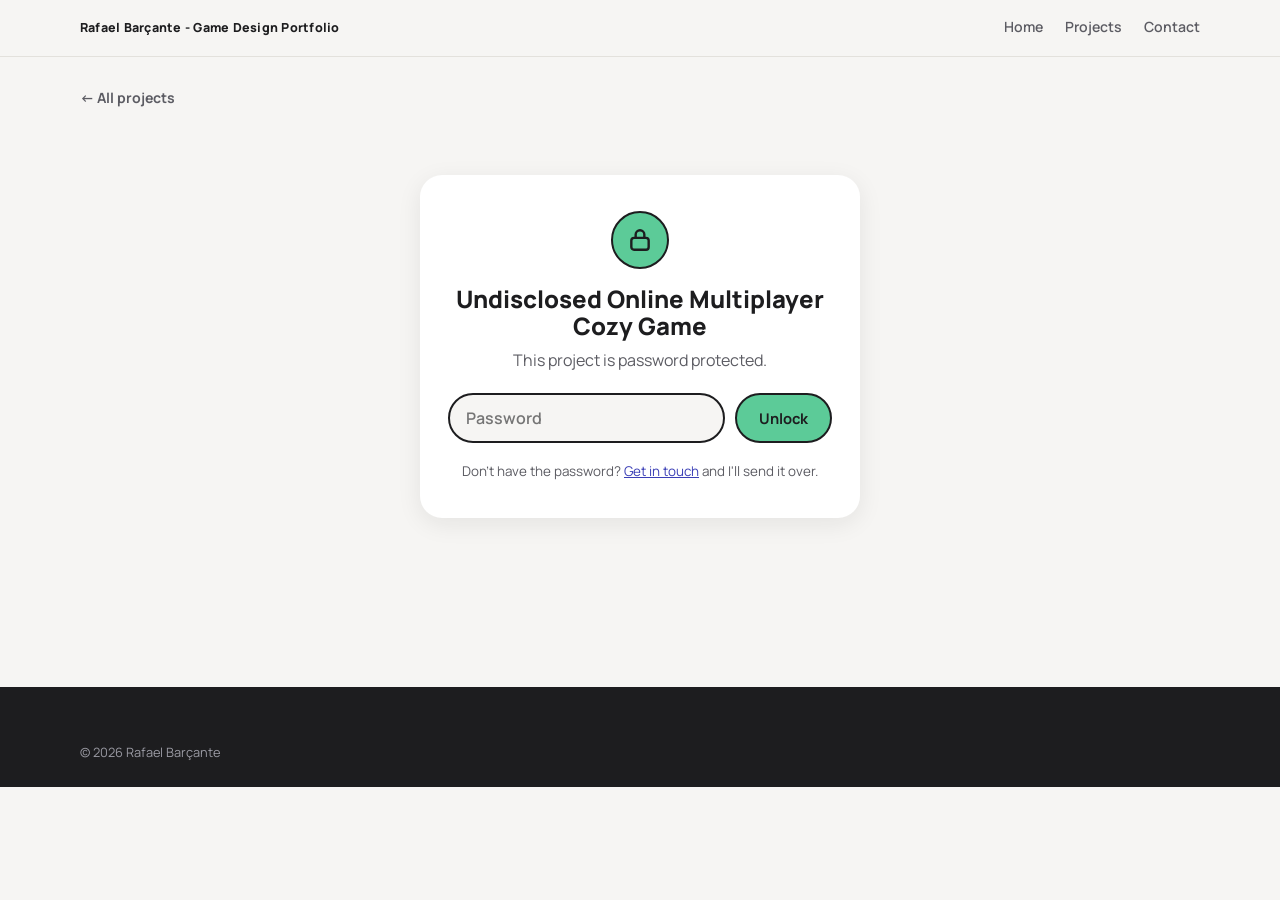
==== projects/undisclosed-cozy-multiplayer.html @ 83f4151e "First version" ====
<!DOCTYPE html>
<html lang="en">
<head>
  <meta charset="utf-8">
  <meta name="viewport" content="width=device-width, initial-scale=1">
  <title>Undisclosed Online Multiplayer Cozy Game — Rafael Barçante</title>
  <meta name="robots" content="noindex">
  <link rel="preconnect" href="https://fonts.googleapis.com">
  <link rel="preconnect" href="https://fonts.gstatic.com" crossorigin>
  <link href="https://fonts.googleapis.com/css2?family=Manrope:wght@400;500;600;700;800&display=swap" rel="stylesheet">
  <link rel="stylesheet" href="../css/styles.css">
  <link rel="stylesheet" href="../css/project.css">
</head>
<body>
  <header class="topbar">
    <div class="wrap topbar__inner">
      <a class="brand" href="../index.html">Rafael Barçante - Game Design Portfolio</a>
      <nav class="nav" aria-label="Main">
        <a href="../index.html">Home</a>
        <a href="../index.html#projects">Projects</a>
        <a href="../index.html#contact">Contact</a>
      </nav>
    </div>
  </header>

  <main class="proj-main">
    <div class="wrap">
      <a class="back" href="../index.html#projects">← All projects</a>
<section class="lock" id="lock">
      <div class="lock__card">
        <div class="lock__icon"><svg width="26" height="26" viewBox="0 0 24 24" fill="none" stroke="#1d1d1f" stroke-width="2.2" stroke-linecap="round" stroke-linejoin="round" aria-hidden="true"><rect x="4" y="10" width="16" height="11" rx="2.5"/><path d="M8 10V7a4 4 0 0 1 8 0v3"/></svg></div>
        <h1>Undisclosed Online Multiplayer Cozy Game</h1>
        <p>This project is password protected.</p>
        <form id="lock-form">
          <label class="sr-only" for="lock-pw">Password</label>
          <input id="lock-pw" type="password" autocomplete="current-password" placeholder="Password" required>
          <button class="btn btn--primary" type="submit">Unlock</button>
        </form>
        <p class="lock__error" id="lock-error" role="alert" hidden></p>
        <p class="lock__hint">Don't have the password? <a href="mailto:rafael.barcante@gmail.com">Get in touch</a> and I'll send it over.</p>
      </div>
    </section>
    <div id="content" hidden></div>
    <script type="application/json" id="payload">{"v":1,"iter":600000,"salt":"92yh2n8RiaC5jVBw5OJIXA==","iv":"ZrbaM73H3beHw3rK","data":"zH63uuQFEhfe/4iJAjHxWAiTo61oPN+J5xi3XO2EyRpjSTKixvVhhM9jXPsJXfs3UnifxIXZdlMwUO8ppjD+/b3ZtPEHDN0HNPCHDfhGq+/ImF8tEGnaWJMM99ZK+hM0N+QV/6kyOiiLb6Gkbhz/k1dC7MkBv572xkNcMO+H3YXGEq+bTrJ64DXKDGnx85aLKoe6XfYVCIx9JAHK2hQHUQOXiSlPIHqvZ6f+SN57SlCG7+giApndqVzTjC6VYju8TeTFL0BOR9lLDco9XWsSenNWUwYiETEZtiODydxfy/L+HV/pneTZ/qOav9kfYt+V8BgCcndbjvFpVNR17kNSPAP/CiClEKIOBlosTPh2BVzvKeSeL3KMBFjrV18lYY7w0Y/w2iJa/wCYbWlB5TylaNUUhSkXS9GxO93ENl/iFWhCt9LAOVyAfaV5eVnR2F6loph70P2ed74oshTibXsfezdPauvZAdDe0RfvT4qDBNK9+0mW6AtuhnYULuvHasFwnO3XvojGllN4mWrP8PmLuKLgTvWNQ0TQSq6JI7Ethah49PWXTPapcTGGPfVQn7//6Lwa3xA8dW/6LeCMJmko1jQoLSXSRhxLRDCN07bhHUCfl1bBZofmb6vhfBqnwsmqMX+5gmnpHCaHOKulc8tjx57K5HmyRFQiosqXRMRQfRVjFyATsE73NLfpPzEti/lZb1+esl0avZ2qZtoFxQmTcvQ6/lCHiQ1RpkhBC03C9Me2j9Nf7nGtbhT47heljT9Uz/xpfFowQ8fHjPGsFDd91TWxhjaJJMr0tK6HT1P1xV6xsdCYT0SRcR8rYBnC24AMvdPyRHc62mLhrE7vkW3ZNSdGmi/SCEmYXGL+iVZX2kk2aGchhyPMNMXfsJdw98Wkh1ETZ3KZqGCYhKZRlHOjJGib2PgaCHf6h09rURgrNMDC3181paMih/wjGUHJC7J7AeQsvXg3nWWCjJxc+VgkLB0BW6zN7fZdutjgHj2MHFIM6tauBcpZxmXHyajGR4Cf5x1yzGoOCP0Xj9RtaJ8HAbMjqUqyfDgZzoCOShTt2K6uMzxlt4N4e+JIV9IVbSMfO7MutEGFsxzFR6Dn/nO/aZrlUVyl9UiIQdMuiKH+QyOuN2QNBGvfGARdfiA/[base64]/zctyYWFd0Xo7rbndiqk2qse1Y2v0qpfamIOSvK9Q50JkyOMFbNZ0uS7r48K9c+1ccmFyDuHV0oDe/k3gwFFPlQrWlsqIu06RhxU5T6thpW5QfXDxBdAM8jv5Hpy6btw1+msy5+RNhfvfx3Z4DHuAfRC1wUm5gVYtmLfun98ZeZP2qBwkJpzFfu5SjH91ZGl+bGktBR5vF70DPKoTvGDdzxHaun8WTytCC5tMPzpQS8ONpz+"}</script>
    </div>
  </main>

  <footer class="footer">
    <div class="wrap footer__copy" style="margin-top:0">© <span id="year"></span> Rafael Barçante</div>
  </footer>

  <script src="../js/project.js"></script>
  <script src="../js/unlock.js"></script>
</body>
</html>
---- css/styles.css ----
/* ==========================================================================
   Portfolio — Rafael Barçante
   Light theme. Change colors/sizes in :root.
   ========================================================================== */

:root {
  --bg: #f6f5f3;
  --surface: #ffffff;
  --ink: #1d1d1f;
  --ink-soft: #5c5c63;
  --line: #e3e1dc;
  --accent: #5ccb98;       /* green accent */
  --accent-ink: #1d1d1f;
  --link: #3b3fb6;
  --radius: 22px;
  --shadow: 0 6px 24px rgba(20, 20, 30, .08);
  --shadow-hover: 0 14px 36px rgba(20, 20, 30, .14);
  --font: "Manrope", system-ui, -apple-system, "Segoe UI", Roboto, Arial, sans-serif;
}

*, *::before, *::after { box-sizing: border-box; }
html { scroll-behavior: smooth; scroll-padding-top: 72px; }
body {
  margin: 0;
  font-family: var(--font);
  color: var(--ink);
  background: var(--bg);
  line-height: 1.55;
  -webkit-font-smoothing: antialiased;
}
img { max-width: 100%; display: block; }
a { color: inherit; }
h1, h2, h3 { line-height: 1.15; margin: 0; }
[hidden] { display: none !important; }

.wrap { width: min(1120px, 100% - 40px); margin-inline: auto; }

/* ---------- Top bar ---------- */
.topbar {
  position: sticky; top: 0; z-index: 20;
  background: rgba(246, 245, 243, .88);
  backdrop-filter: blur(10px);
  border-bottom: 1px solid var(--line);
}
.topbar__inner { display: flex; align-items: center; justify-content: space-between; height: 56px; }
.brand { font-size: .78rem; font-weight: 800; text-decoration: none; letter-spacing: .02em; }
.nav { display: flex; gap: 22px; }
.nav a { font-size: .88rem; font-weight: 600; color: var(--ink-soft); text-decoration: none; padding: 4px 0; border-bottom: 2px solid transparent; }
.nav a:hover { color: var(--ink); border-color: var(--accent); }

/* ---------- Buttons ---------- */
.btn {
  display: inline-flex; align-items: center; gap: 10px;
  font: 700 .92rem var(--font);
  padding: 12px 22px; border-radius: 999px;
  text-decoration: none; cursor: pointer;
  border: 2px solid var(--ink);
  transition: transform .15s ease, background .15s ease, box-shadow .15s ease;
}
.btn:hover { transform: translateY(-2px); }
.btn--primary { background: var(--accent); color: var(--accent-ink); }
.btn--primary:hover { box-shadow: 0 6px 16px rgba(71, 155, 119, .45); }
.btn--ghost { background: transparent; color: var(--ink); }
.btn--ghost:hover { background: var(--ink); color: #fff; }
.btn__arrow { font-weight: 800; }

/* ---------- Hero ---------- */
.hero { padding: 22px 0 20px; }
.hero__inner { display: grid; grid-template-columns: 148px 1fr; gap: 36px; align-items: center; }
.hero__photo img, .hero__photo .ph {
  width: 148px; height: 148px; border-radius: 50%; object-fit: cover;
  box-shadow: var(--shadow);
}
.hero h1 { font-size: clamp(1.9rem, 3.6vw, 2.5rem); font-weight: 800; letter-spacing: -.02em; }
.hero__role { margin: 4px 0 8px; color: var(--ink-soft); font-weight: 600; font-size: 1.05rem; }
.hero__bio { margin: 0 0 16px; max-width: 92ch; font-size: 1rem; }
.hero__cta { display: flex; flex-wrap: wrap; gap: 10px; }
.hero__cta .btn { padding: 9px 20px; }

/* ---------- Specialties strip ---------- */
.strip { border-block: 1px solid var(--line); background: var(--surface); }
.strip__inner { display: grid; grid-template-columns: repeat(4, 1fr); }
.strip__inner > div { padding: 9px 20px; display: flex; flex-direction: column; gap: 0; border-left: 1px solid var(--line); }
.strip__inner > div:first-child { border-left: 0; padding-left: 0; }
.strip strong { font-size: .95rem; }
.strip span { font-size: .82rem; color: var(--ink-soft); }

/* ---------- Projects ---------- */
.projects { padding: 28px 0 24px; }
.section-head { display: flex; flex-wrap: wrap; align-items: center; justify-content: space-between; gap: 16px; margin-bottom: 16px; }
.section-head h2 { font-size: 1.7rem; font-weight: 800; letter-spacing: -.01em; }

.filters { display: flex; flex-wrap: wrap; gap: 8px; }
.filter {
  font: 600 .82rem var(--font); cursor: pointer;
  padding: 7px 15px; border-radius: 999px;
  background: var(--surface); color: var(--ink);
  border: 1.5px solid var(--line);
  transition: border-color .15s, background .15s;
}
.filter:hover { border-color: var(--ink); }
.filter.is-active { background: var(--ink); color: #fff; border-color: var(--ink); }

.grid { display: grid; grid-template-columns: repeat(2, 1fr); gap: 28px; }
.empty { color: var(--ink-soft); text-align: center; padding: 40px 0; }

.card {
  background: var(--surface); border-radius: var(--radius);
  padding: 16px; box-shadow: var(--shadow);
  display: flex; flex-direction: column;
  transition: transform .2s ease, box-shadow .2s ease;
  position: relative; cursor: pointer;
}
.card:hover { transform: translateY(-4px); box-shadow: var(--shadow-hover); }
/* Whole card is the link: the "See details" anchor stretches over the card */
.card .btn--pill::after { content: ""; position: absolute; inset: 0; border-radius: var(--radius); }
.card:hover .btn--pill, .card:focus-within .btn--pill { background: var(--accent); }
.card:hover .btn--pill .btn__arrow, .card:focus-within .btn--pill .btn__arrow { background: var(--surface); }
.card:hover, .card:focus-within { outline: 2px solid var(--accent); outline-offset: 0; }
.card .btn--pill:hover { transform: none; }
.card .btn--pill:focus-visible { outline: none; }

.card__media {
  position: relative; aspect-ratio: 21 / 9; overflow: hidden;
  border-radius: 14px; background: #ecebe7;
}
.card__img, .card__gif, .card__video, .card__media .ph { position: absolute; inset: 0; width: 100%; height: 100%; object-fit: cover; }
.card__gif { opacity: 0; transition: opacity .25s ease; }
.card:hover .card__gif[src] { opacity: 1; }

.card__body { display: flex; flex-direction: column; flex: 1; padding: 16px 6px 4px; }
.card__title { font-size: 1.3rem; font-weight: 800; letter-spacing: -.01em; }
.card__meta { margin: 4px 0 0; font-size: .82rem; color: var(--ink-soft); }
.card__results { margin-top: 14px; padding: 10px 12px 12px; border-radius: 16px; background: color-mix(in srgb, var(--accent) 12%, #fff); border: 1px solid color-mix(in srgb, var(--accent) 35%, #fff); }
.card__results-title { margin: 0 0 8px; display: flex; align-items: center; gap: 8px; font-size: .68rem; font-weight: 800; letter-spacing: .09em; text-transform: uppercase; color: color-mix(in srgb, var(--accent) 70%, #000); }
.card__results-title::before { content: ""; width: 14px; height: 3px; border-radius: 2px; background: var(--accent); }
.card__metrics { display: flex; flex-wrap: wrap; gap: 6px; }
.card__metric {
  align-self: flex-start; margin: 0;
  font-size: .84rem; font-weight: 700;
  background: var(--accent); padding: 5px 12px; border-radius: 14px; line-height: 1.35;
}
.card__bullets { margin: 14px 0 18px; padding-left: 18px; font-size: .92rem; display: grid; gap: 8px; }
.card__bullets strong { font-weight: 800; }

.card__foot { margin-top: auto; display: flex; align-items: center; justify-content: space-between; gap: 12px; flex-wrap: wrap; }
.card__tags { display: flex; flex-wrap: wrap; gap: 6px; }
.chip { font-size: .72rem; font-weight: 600; color: var(--ink-soft); background: var(--bg); border: 1px solid var(--line); padding: 3px 10px; border-radius: 999px; }

.btn--pill { padding: 6px 16px 6px 6px; font-size: .8rem; border-width: 1.5px; background: var(--surface); }
.btn--pill .btn__arrow {
  display: grid; place-items: center; width: 28px; height: 28px;
  background: var(--accent); border-radius: 50%; border: 1.5px solid var(--ink);
}
.btn--pill:hover { background: var(--accent); }
.btn--pill:hover .btn__arrow { background: var(--surface); }

/* ---------- Media placeholder ---------- */
.ph {
  display: flex; flex-direction: column; align-items: center; justify-content: center; gap: 4px;
  text-align: center; padding: 12px;
  color: #6b6a64;
  border: 2px dashed #b9b6ac;
  background: repeating-linear-gradient(45deg, #f1efea, #f1efea 12px, #eae8e2 12px, #eae8e2 24px);
}
.ph--round { border-radius: 50%; }
.ph__icon { font-size: 1.6rem; font-weight: 300; line-height: 1; }
.ph__file { font: 600 .76rem ui-monospace, Consolas, monospace; word-break: break-all; }
.ph__size { font-size: .72rem; opacity: .8; }

/* ---------- About ---------- */
.about { padding: 48px 0 64px; }
.about__inner { display: grid; grid-template-columns: 220px 1fr; gap: 48px; align-items: start; border-top: 1px solid var(--line); padding-top: 40px; }
.about h2 { font-size: 1.7rem; font-weight: 800; }
.about p { margin: 0; max-width: 64ch; }

/* ---------- Footer ---------- */
.footer { background: var(--ink); color: #fff; padding: 56px 0 24px; }
.footer__inner { display: flex; flex-wrap: wrap; gap: 24px; justify-content: space-between; align-items: center; }
.footer h2 { font-size: 1.8rem; font-weight: 800; }
.footer p { margin: 6px 0 0; color: #c9c9cf; }
.footer__links { display: flex; flex-wrap: wrap; gap: 12px; }
.footer .btn--ghost { color: #fff; border-color: #fff; }
.footer .btn--ghost:hover { background: #fff; color: var(--ink); }
.footer__copy { margin-top: 40px; font-size: .8rem; color: #9a9aa3; }

/* ---------- Toast ---------- */
.toast {
  position: fixed; left: 50%; bottom: 28px; transform: translate(-50%, 20px);
  background: var(--ink); color: #fff; font-size: .88rem; font-weight: 600;
  padding: 12px 20px; border-radius: 999px; box-shadow: var(--shadow-hover);
  opacity: 0; pointer-events: none; transition: opacity .25s, transform .25s; z-index: 50;
  max-width: calc(100% - 32px);
}
.toast.is-on { opacity: 1; transform: translate(-50%, 0); }

/* ---------- Responsive ---------- */
@media (max-width: 860px) {
  .grid { grid-template-columns: 1fr; }
  .hero__inner, .about__inner { grid-template-columns: 1fr; gap: 24px; }
  .hero__inner { justify-items: start; }
  .hero__photo img, .hero__photo .ph { width: 160px; height: 160px; }
  .strip__inner { grid-template-columns: repeat(2, 1fr); }
  .strip__inner > div:nth-child(3) { border-left: 0; padding-left: 0; }
  .strip__inner > div:nth-child(n+3) { border-top: 1px solid var(--line); }
}
@media (max-width: 520px) {
  .nav { gap: 14px; }
  .brand { display: none; }
  .topbar__inner { justify-content: center; }
}
@media (prefers-reduced-motion: reduce) {
  * { transition: none !important; scroll-behavior: auto !important; }
}
---- css/project.css ----
/* ==========================================================================
   Project detail pages (open + locked). Uses variables from styles.css.
   ========================================================================== */

.proj-main { padding: 28px 0 72px; min-height: 70vh; }
.back {
  display: inline-block; margin-bottom: 18px;
  font-weight: 700; font-size: .88rem; color: var(--ink-soft); text-decoration: none;
}
.back:hover { color: var(--ink); }

.proj { max-width: 980px; margin-inline: auto; }
.proj-text { max-width: 760px; margin-inline: auto; }

/* Banner + video */
.proj-banner { border-radius: var(--radius); overflow: hidden; box-shadow: var(--shadow); background: #ecebe7; }
.proj-banner img, .proj-banner .ph { width: 100%; aspect-ratio: 21 / 8; object-fit: cover; }
.proj-banner .ph { border-radius: 0; }

.proj-video { margin-top: 24px; }
.video-slot {
  position: relative; aspect-ratio: 16 / 9; border-radius: var(--radius);
  overflow: hidden; box-shadow: var(--shadow); background: #000;
}
.video-slot iframe, .video-slot .ph { position: absolute; inset: 0; width: 100%; height: 100%; border: 0; }
.video-slot .ph { border-radius: 0; }

/* Head */
.proj-head { text-align: center; margin: 40px auto 8px; max-width: 760px; }
.proj-head h1 { font-size: clamp(1.8rem, 4vw, 2.6rem); font-weight: 800; letter-spacing: -.02em; }
.proj-head .proj-links { margin: 28px 0 0; display: flex; gap: 12px; justify-content: center; flex-wrap: wrap; }
.proj .proj-facts {
  list-style: none; margin: 22px 0 0; padding: 0;
  display: flex; flex-wrap: wrap; justify-content: center; gap: 10px;
}
.proj-facts li {
  background: var(--surface); border: 1px solid var(--line); border-radius: 999px;
  padding: 6px 14px; font-size: .84rem; font-weight: 600;
}
.proj-facts li span { color: var(--ink-soft); font-weight: 500; margin-right: 6px; }

/* Sections */
.proj section { margin-top: 44px; }
.proj h2 {
  font-size: 1.45rem; font-weight: 800; letter-spacing: -.01em;
  display: inline-block; padding-bottom: 6px; margin-bottom: 14px;
  border-bottom: 4px solid var(--accent);
}
.proj h3 { font-size: 1.1rem; font-weight: 800; margin: 24px 0 8px; }
.proj p { margin: 0 0 14px; }
.proj ul { padding-left: 20px; display: grid; gap: 8px; margin: 0 0 14px; }

.proj .results ul { list-style: none; padding: 0; }
.proj .results li {
  position: relative; padding: 12px 16px 12px 44px;
  background: var(--surface); border-radius: 14px; box-shadow: var(--shadow);
}
.proj .results li::before {
  content: "✓"; position: absolute; left: 12px; top: 11px;
  width: 22px; height: 22px; border-radius: 50%;
  background: var(--accent); display: grid; place-items: center;
  font-size: .8rem; font-weight: 800;
}

.proj-figure { margin: 18px 0; }
.proj-figure img, .proj-figure .ph {
  width: 100%; height: auto; border-radius: 14px; background: var(--surface); box-shadow: var(--shadow);
}
.proj-figure .ph { aspect-ratio: 16 / 9; }
.proj-figure figcaption { margin-top: 8px; font-size: .84rem; color: var(--ink-soft); text-align: center; }

/* Gallery */
.proj-shots h2 { display: block; border: 0; text-align: center; }
.proj-shots h2 span { display: inline-block; padding-bottom: 6px; border-bottom: 4px solid var(--accent); }
.gallery { display: grid; grid-template-columns: repeat(auto-fill, minmax(200px, 1fr)); gap: 16px; align-items: start; margin-top: 18px; }
.gallery img, .gallery .ph { width: 100%; height: auto; border-radius: 14px; box-shadow: var(--shadow); cursor: zoom-in; background: var(--surface); }
.gallery .ph { aspect-ratio: 9 / 19.5; cursor: default; }
/* Screenshots shown at their original size/ratio, never cropped or stretched */
.proj-pair { display: flex; gap: 16px; align-items: flex-start; margin: 18px 0; }
.proj-pair .proj-figure { margin: 0; flex-basis: 0; flex-shrink: 1; min-width: 0; }
.proj-pair .proj-figure img { width: 100%; max-width: none; }
.shots-row { display: grid; gap: 14px; align-items: start; margin-top: 18px; }
.shots-row.cols-3 { grid-template-columns: repeat(3, 1fr); }
.shots-row.cols-4 { grid-template-columns: repeat(4, 1fr); }
.shots-row img { width: 100%; height: auto; border-radius: 0; box-shadow: none; background: none; cursor: zoom-in; }
.gallery--native { display: flex; flex-wrap: wrap; justify-content: center; align-items: flex-start; gap: 24px; }
.gallery--native img { width: auto; max-width: 100%; height: auto; border-radius: 0; box-shadow: none; background: none; }

/* Lightbox */
.lightbox {
  position: fixed; inset: 0; z-index: 100; background: rgba(15, 15, 20, .9);
  display: none; align-items: center; justify-content: center; padding: 24px;
}
.lightbox.is-on { display: flex; }
.lightbox img { max-width: 100%; max-height: 100%; border-radius: 10px; }
.lightbox button {
  position: absolute; background: rgba(255,255,255,.14); color: #fff; border: 0; cursor: pointer;
  width: 44px; height: 44px; border-radius: 50%; font-size: 1.3rem;
}
.lightbox button:hover { background: rgba(255,255,255,.28); }
.lightbox .lb-close { top: 18px; right: 18px; }
.lightbox .lb-prev { left: 18px; top: 50%; transform: translateY(-50%); }
.lightbox .lb-next { right: 18px; top: 50%; transform: translateY(-50%); }

/* Lock screen */
.lock { display: grid; place-items: center; padding: 48px 0; }
.lock__card {
  width: min(440px, 100%); text-align: center; background: var(--surface);
  border-radius: var(--radius); padding: 36px 28px; box-shadow: var(--shadow);
}
.lock__icon {
  width: 58px; height: 58px; margin: 0 auto 16px; border-radius: 50%;
  background: var(--accent); border: 2px solid var(--ink); display: grid; place-items: center;
}
.lock__card h1 { font-size: 1.5rem; font-weight: 800; }
.lock__card p { color: var(--ink-soft); margin: 8px 0 20px; }
.lock__card form { display: flex; gap: 10px; }
.lock__card input {
  flex: 1; min-width: 0; font: 600 1rem var(--font);
  padding: 12px 16px; border-radius: 999px; border: 2px solid var(--line); background: var(--bg);
}
.lock__card input:focus { outline: none; border-color: var(--ink); }
.lock__error { color: #b3261e !important; font-weight: 700; margin: 14px 0 0 !important; }
.lock__hint { font-size: .84rem; margin: 18px 0 0 !important; }
.lock__hint a { color: var(--link); }
.lock.is-busy button { opacity: .6; pointer-events: none; }

/* Card lock badge (front page) */
.lock-badge {
  position: absolute; top: 10px; left: 10px; z-index: 2;
  display: inline-flex; align-items: center; gap: 6px;
  background: rgba(29, 29, 31, .86); color: #fff;
  font-size: .72rem; font-weight: 700; padding: 5px 11px 5px 9px; border-radius: 999px;
  backdrop-filter: blur(4px);
}

.sr-only { position: absolute; width: 1px; height: 1px; overflow: hidden; clip: rect(0 0 0 0); white-space: nowrap; }

@media (max-width: 520px) {
  .lock__card form { flex-direction: column; }
  .gallery { grid-template-columns: repeat(2, 1fr); gap: 10px; }
}

/* ---------- Extra components for case-study pages ---------- */
.proj-wide { margin-top: 44px; }
.proj video { display: block; }

.proj-figure video, .proj-media-row video, .proj-media-row img {
  width: 100%; height: auto; border-radius: 14px; box-shadow: var(--shadow); background: #111;
}
.proj-figure img { cursor: zoom-in; }
.proj-figure--tall img, .proj-figure--tall video { max-width: 520px; margin-inline: auto; }
.proj-figure--native img, .proj-figure--native video { width: auto; max-width: 100%; margin-inline: auto; }
.proj-figure--pixel img, .proj-figure--pixel video { image-rendering: pixelated; }
.proj-figure .ph { margin-inline: auto; }

.proj-figure h4 { margin: 0 0 8px; font-size: .95rem; font-weight: 800; }
.proj-figure figcaption { font-weight: 600; }

.proj-media-row { display: grid; grid-template-columns: repeat(3, 1fr); gap: 16px; margin-top: 22px; }
.proj-media-row.two { grid-template-columns: repeat(2, 1fr); }

.proj-grid { display: grid; grid-template-columns: repeat(2, 1fr); gap: 14px; margin: 16px 0 8px; }
.proj-grid img, .proj-grid .ph { width: 100%; height: auto; aspect-ratio: 9 / 4; object-fit: cover; border-radius: 12px; box-shadow: var(--shadow); cursor: zoom-in; background: var(--surface); }
.proj-grid .ph { aspect-ratio: 16 / 9; cursor: default; }
.proj-grid img:last-child:nth-child(odd) { grid-column: 1 / -1; aspect-ratio: 21 / 9; }

.proj ul ul { margin: 8px 0 0; }
.proj .lead { font-size: 1.08rem; }
.proj blockquote { margin: 0 0 14px; padding: 4px 0 4px 16px; border-left: 4px solid var(--accent); color: var(--ink-soft); }

@media (max-width: 520px) {
  .proj-media-row { gap: 8px; }
  .proj-grid { grid-template-columns: 1fr; }
}

/* Local-preview fallback for YouTube slots (file:// cannot embed) */
.yt-fallback { position: relative; display: block; width: 100%; height: 100%; background: #111; color: #fff; text-decoration: none; }
.yt-fallback img { width: 100%; height: 100%; object-fit: cover; display: block; opacity: .85; }
.yt-fallback__play { position: absolute; inset: 0; margin: auto; width: 76px; height: 76px; border-radius: 50%; background: var(--accent); color: var(--accent-ink); display: grid; place-items: center; font-size: 28px; padding-left: 5px; }
.yt-fallback__note { position: absolute; left: 0; right: 0; bottom: 0; padding: 8px 12px; font-size: .78rem; background: rgba(0,0,0,.6); text-align: center; }
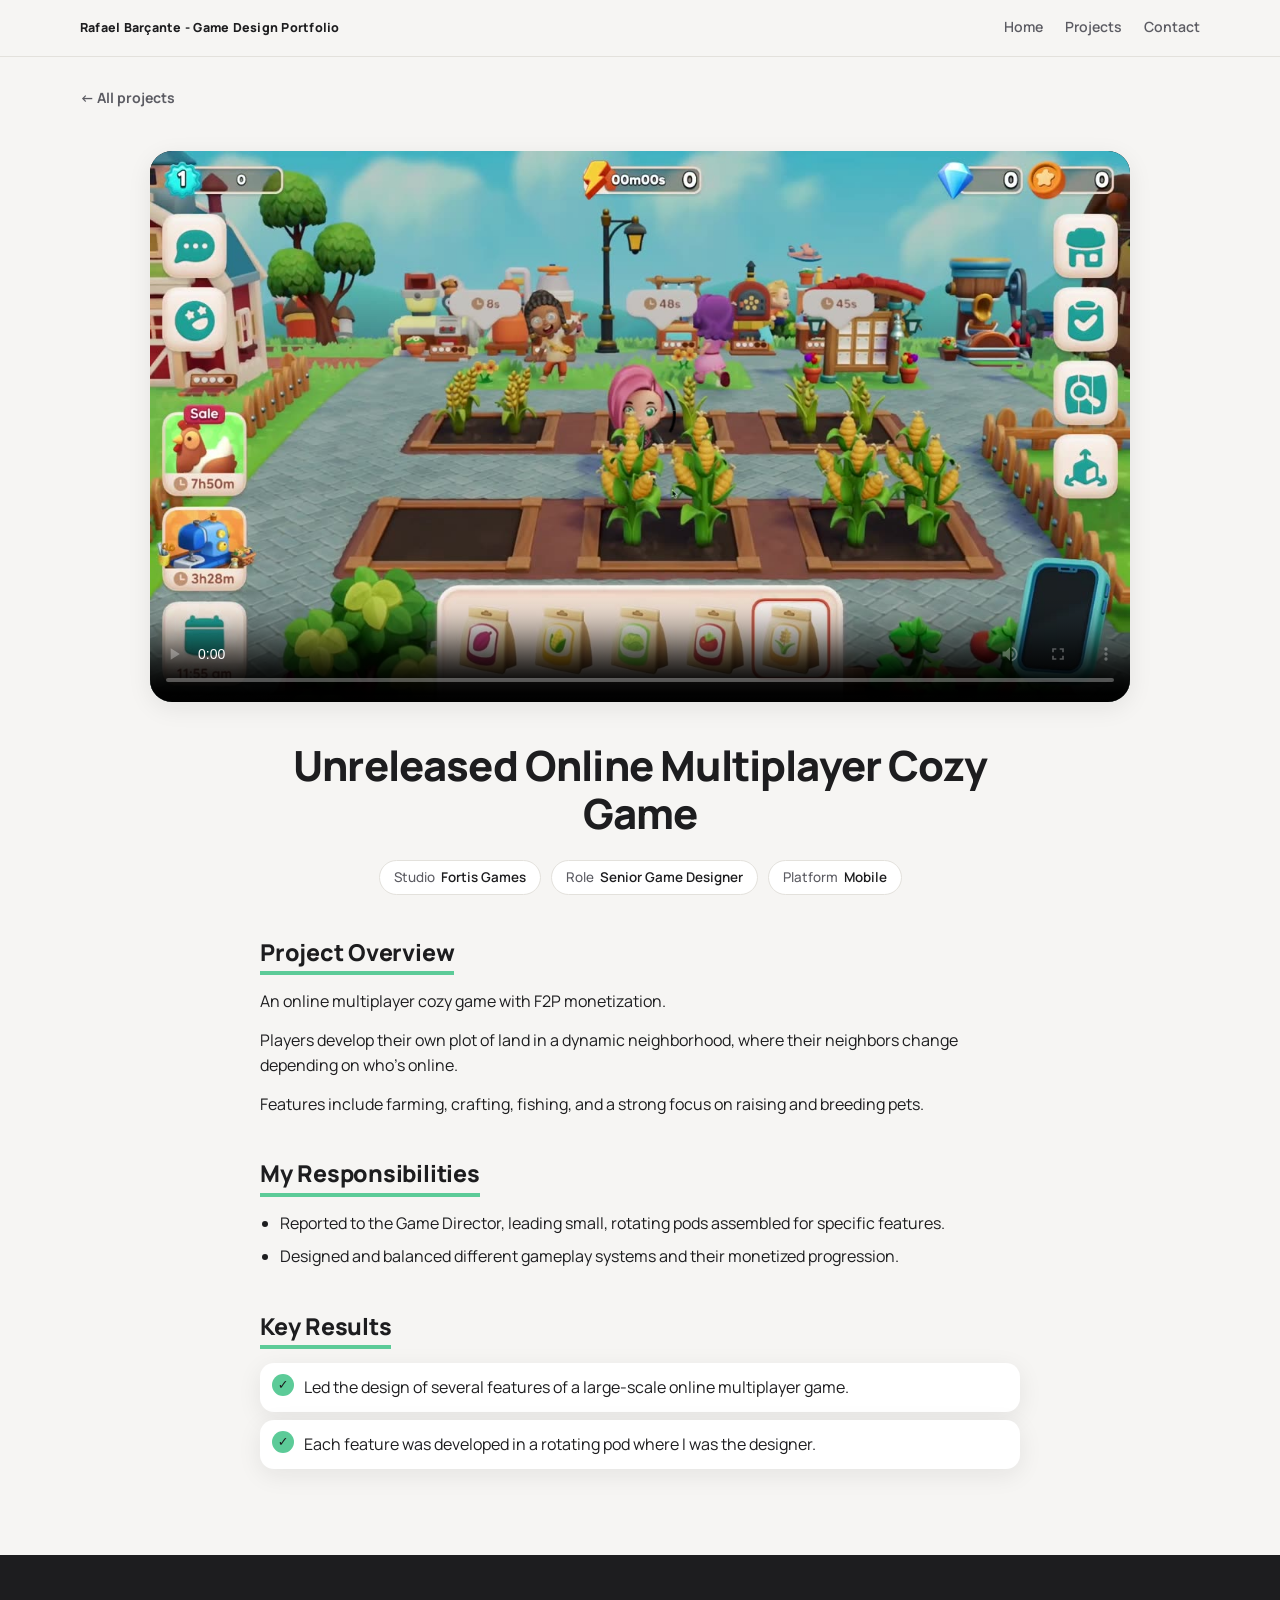
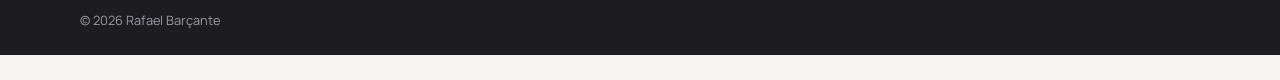
==== commit c59ef80f: "Fortis Games projects open, new banners and card updates" ====
--- a/projects/undisclosed-cozy-multiplayer.html
+++ b/projects/undisclosed-cozy-multiplayer.html
@@ -1,55 +1,4 @@
 <!DOCTYPE html>
-<html lang="en">
-<head>
-  <meta charset="utf-8">
-  <meta name="viewport" content="width=device-width, initial-scale=1">
-  <title>Undisclosed Online Multiplayer Cozy Game — Rafael Barçante</title>
-  <meta name="robots" content="noindex">
-  <link rel="preconnect" href="https://fonts.googleapis.com">
-  <link rel="preconnect" href="https://fonts.gstatic.com" crossorigin>
-  <link href="https://fonts.googleapis.com/css2?family=Manrope:wght@400;500;600;700;800&display=swap" rel="stylesheet">
-  <link rel="stylesheet" href="../css/styles.css">
-  <link rel="stylesheet" href="../css/project.css">
-</head>
-<body>
-  <header class="topbar">
-    <div class="wrap topbar__inner">
-      <a class="brand" href="../index.html">Rafael Barçante - Game Design Portfolio</a>
-      <nav class="nav" aria-label="Main">
-        <a href="../index.html">Home</a>
-        <a href="../index.html#projects">Projects</a>
-        <a href="../index.html#contact">Contact</a>
-      </nav>
-    </div>
-  </header>
-
-  <main class="proj-main">
-    <div class="wrap">
-      <a class="back" href="../index.html#projects">← All projects</a>
-<section class="lock" id="lock">
-      <div class="lock__card">
-        <div class="lock__icon"><svg width="26" height="26" viewBox="0 0 24 24" fill="none" stroke="#1d1d1f" stroke-width="2.2" stroke-linecap="round" stroke-linejoin="round" aria-hidden="true"><rect x="4" y="10" width="16" height="11" rx="2.5"/><path d="M8 10V7a4 4 0 0 1 8 0v3"/></svg></div>
-        <h1>Undisclosed Online Multiplayer Cozy Game</h1>
-        <p>This project is password protected.</p>
-        <form id="lock-form">
-          <label class="sr-only" for="lock-pw">Password</label>
-          <input id="lock-pw" type="password" autocomplete="current-password" placeholder="Password" required>
-          <button class="btn btn--primary" type="submit">Unlock</button>
-        </form>
-        <p class="lock__error" id="lock-error" role="alert" hidden></p>
-        <p class="lock__hint">Don't have the password? <a href="mailto:rafael.barcante@gmail.com">Get in touch</a> and I'll send it over.</p>
-      </div>
-    </section>
-    <div id="content" hidden></div>
-    <script type="application/json" id="payload">{"v":1,"iter":600000,"salt":"92yh2n8RiaC5jVBw5OJIXA==","iv":"ZrbaM73H3beHw3rK","data":"zH63uuQFEhfe/4iJAjHxWAiTo61oPN+J5xi3XO2EyRpjSTKixvVhhM9jXPsJXfs3UnifxIXZdlMwUO8ppjD+/b3ZtPEHDN0HNPCHDfhGq+/ImF8tEGnaWJMM99ZK+hM0N+QV/6kyOiiLb6Gkbhz/k1dC7MkBv572xkNcMO+H3YXGEq+bTrJ64DXKDGnx85aLKoe6XfYVCIx9JAHK2hQHUQOXiSlPIHqvZ6f+SN57SlCG7+giApndqVzTjC6VYju8TeTFL0BOR9lLDco9XWsSenNWUwYiETEZtiODydxfy/L+HV/pneTZ/qOav9kfYt+V8BgCcndbjvFpVNR17kNSPAP/CiClEKIOBlosTPh2BVzvKeSeL3KMBFjrV18lYY7w0Y/w2iJa/wCYbWlB5TylaNUUhSkXS9GxO93ENl/iFWhCt9LAOVyAfaV5eVnR2F6loph70P2ed74oshTibXsfezdPauvZAdDe0RfvT4qDBNK9+0mW6AtuhnYULuvHasFwnO3XvojGllN4mWrP8PmLuKLgTvWNQ0TQSq6JI7Ethah49PWXTPapcTGGPfVQn7//6Lwa3xA8dW/6LeCMJmko1jQoLSXSRhxLRDCN07bhHUCfl1bBZofmb6vhfBqnwsmqMX+5gmnpHCaHOKulc8tjx57K5HmyRFQiosqXRMRQfRVjFyATsE73NLfpPzEti/lZb1+esl0avZ2qZtoFxQmTcvQ6/lCHiQ1RpkhBC03C9Me2j9Nf7nGtbhT47heljT9Uz/xpfFowQ8fHjPGsFDd91TWxhjaJJMr0tK6HT1P1xV6xsdCYT0SRcR8rYBnC24AMvdPyRHc62mLhrE7vkW3ZNSdGmi/SCEmYXGL+iVZX2kk2aGchhyPMNMXfsJdw98Wkh1ETZ3KZqGCYhKZRlHOjJGib2PgaCHf6h09rURgrNMDC3181paMih/wjGUHJC7J7AeQsvXg3nWWCjJxc+VgkLB0BW6zN7fZdutjgHj2MHFIM6tauBcpZxmXHyajGR4Cf5x1yzGoOCP0Xj9RtaJ8HAbMjqUqyfDgZzoCOShTt2K6uMzxlt4N4e+JIV9IVbSMfO7MutEGFsxzFR6Dn/nO/aZrlUVyl9UiIQdMuiKH+QyOuN2QNBGvfGARdfiA/[base64]/zctyYWFd0Xo7rbndiqk2qse1Y2v0qpfamIOSvK9Q50JkyOMFbNZ0uS7r48K9c+1ccmFyDuHV0oDe/k3gwFFPlQrWlsqIu06RhxU5T6thpW5QfXDxBdAM8jv5Hpy6btw1+msy5+RNhfvfx3Z4DHuAfRC1wUm5gVYtmLfun98ZeZP2qBwkJpzFfu5SjH91ZGl+bGktBR5vF70DPKoTvGDdzxHaun8WTytCC5tMPzpQS8ONpz+"}</script>
-    </div>
-  </main>
-
-  <footer class="footer">
-    <div class="wrap footer__copy" style="margin-top:0">© <span id="year"></span> Rafael Barçante</div>
-  </footer>
-
-  <script src="../js/project.js"></script>
-  <script src="../js/unlock.js"></script>
-</body>
-</html>
+<html lang="en"><head><meta charset="utf-8"><title>Redirecting…</title>
+<meta http-equiv="refresh" content="0; url=unreleased-cozy-multiplayer.html"><link rel="canonical" href="unreleased-cozy-multiplayer.html"></head>
+<body><p>This page has moved: <a href="unreleased-cozy-multiplayer.html">continue</a>.</p></body></html>
